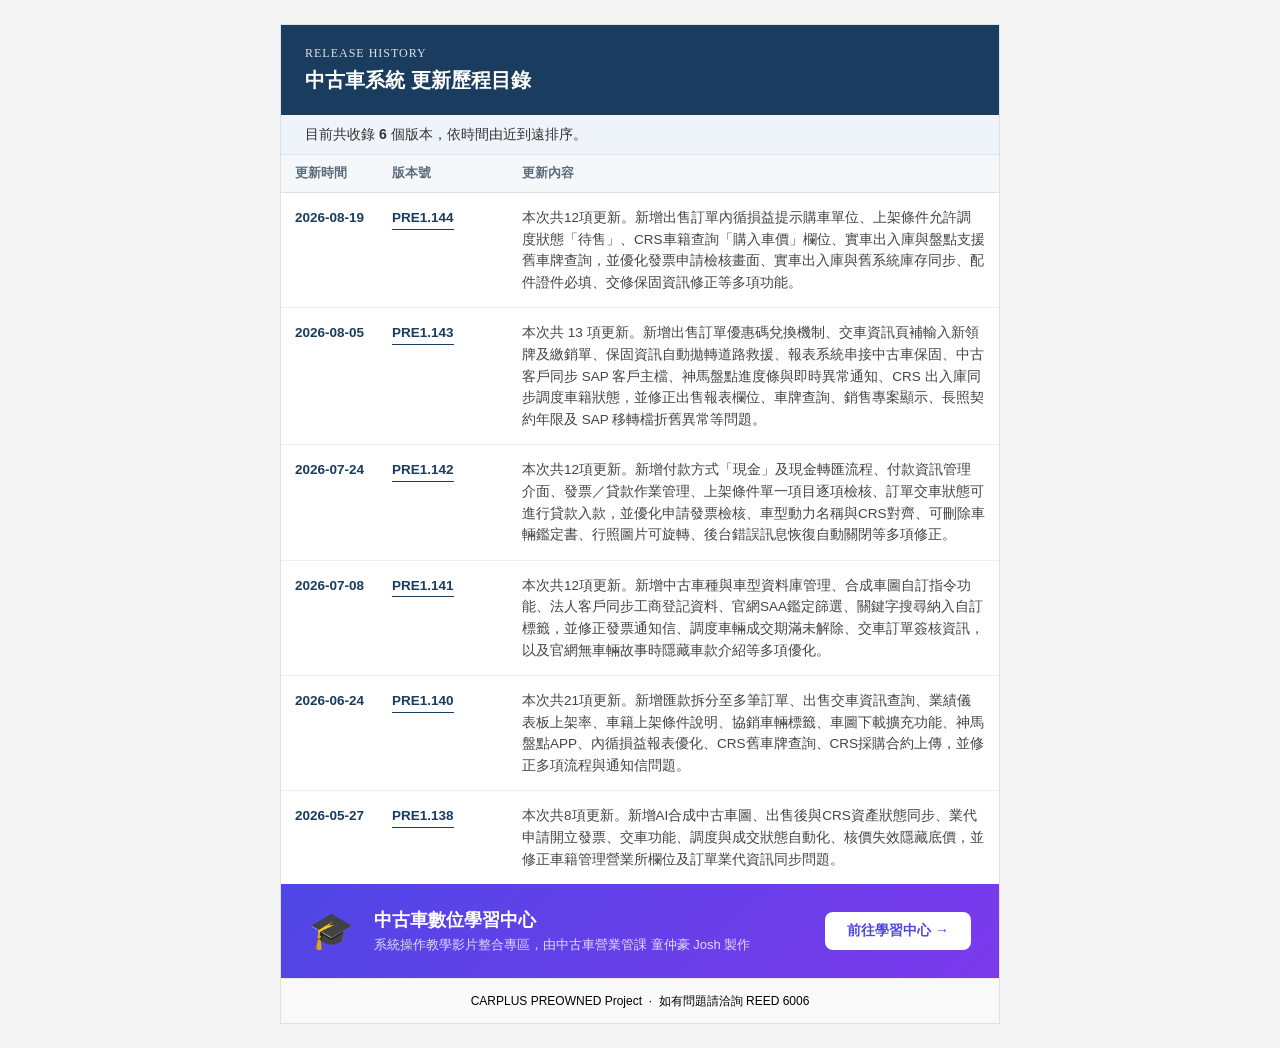
==== index.html @ 3ca738e6 "Add files via upload" ====
<!DOCTYPE html>
<html lang="zh-Hant-TW">
<head>
<meta charset="UTF-8">
<title>中古車系統 更新歷程目錄</title>
<link rel="stylesheet" href="style.css">
</head>
<body>
<div class="wrap">

  <div class="header">
    <div class="eyebrow">RELEASE HISTORY</div>
    <h1>中古車系統 更新歷程目錄</h1>
  </div>

  <div class="subbar">目前共收錄 <b>6</b> 個版本，依時間由近到遠排序。</div>

  <table class="history">
    <thead>
      <tr>
        <th class="col-date">更新時間</th>
        <th class="col-version">版本號</th>
        <th class="col-summary">更新內容</th>
      </tr>
    </thead>
    <tbody>
      <tr>
        <td class="col-date">2026-08-19</td>
        <td class="col-version"><a href="20260819_preowned.html">PRE1.144</a></td>
        <td class="col-summary">本次共12項更新。新增出售訂單內循損益提示購車單位、上架條件允許調度狀態「待售」、CRS車籍查詢「購入車價」欄位、實車出入庫與盤點支援舊車牌查詢，並優化發票申請檢核畫面、實車出入庫與舊系統庫存同步、配件證件必填、交修保固資訊修正等多項功能。</td>
      </tr>
      <tr>
        <td class="col-date">2026-08-05</td>
        <td class="col-version"><a href="20260805_preowned.html">PRE1.143</a></td>
        <td class="col-summary">本次共 13 項更新。新增出售訂單優惠碼兌換機制、交車資訊頁補輸入新領牌及繳銷單、保固資訊自動拋轉道路救援、報表系統串接中古車保固、中古客戶同步 SAP 客戶主檔、神馬盤點進度條與即時異常通知、CRS 出入庫同步調度車籍狀態，並修正出售報表欄位、車牌查詢、銷售專案顯示、長照契約年限及 SAP 移轉檔折舊異常等問題。</td>
      </tr>
      <tr>
        <td class="col-date">2026-07-24</td>
        <td class="col-version"><a href="20260724_preowned.html">PRE1.142</a></td>
        <td class="col-summary">本次共12項更新。新增付款方式「現金」及現金轉匯流程、付款資訊管理介面、發票／貸款作業管理、上架條件單一項目逐項檢核、訂單交車狀態可進行貸款入款，並優化申請發票檢核、車型動力名稱與CRS對齊、可刪除車輛鑑定書、行照圖片可旋轉、後台錯誤訊息恢復自動關閉等多項修正。</td>
      </tr>
      <tr>
        <td class="col-date">2026-07-08</td>
        <td class="col-version"><a href="20260708_preowned.html">PRE1.141</a></td>
        <td class="col-summary">本次共12項更新。新增中古車種與車型資料庫管理、合成車圖自訂指令功能、法人客戶同步工商登記資料、官網SAA鑑定篩選、關鍵字搜尋納入自訂標籤，並修正發票通知信、調度車輛成交期滿未解除、交車訂單簽核資訊，以及官網無車輛故事時隱藏車款介紹等多項優化。</td>
      </tr>
      <tr>
        <td class="col-date">2026-06-24</td>
        <td class="col-version"><a href="20260624_preowned.html">PRE1.140</a></td>
        <td class="col-summary">本次共21項更新。新增匯款拆分至多筆訂單、出售交車資訊查詢、業績儀表板上架率、車籍上架條件說明、協銷車輛標籤、車圖下載擴充功能、神馬盤點APP、內循損益報表優化、CRS舊車牌查詢、CRS採購合約上傳，並修正多項流程與通知信問題。</td>
      </tr>
      <tr>
        <td class="col-date">2026-05-27</td>
        <td class="col-version"><a href="20260527_preowned.html">PRE1.138</a></td>
        <td class="col-summary">本次共8項更新。新增AI合成中古車圖、出售後與CRS資產狀態同步、業代申請開立發票、交車功能、調度與成交狀態自動化、核價失效隱藏底價，並修正車籍管理營業所欄位及訂單業代資訊同步問題。</td>
      </tr>
    </tbody>
  </table>

  <!-- ===== 數位學習中心 Banner ===== -->
  <div class="elearning-banner">
    <div class="elearning-banner-icon">🎓</div>
    <div class="elearning-banner-body">
      <div class="elearning-banner-title">中古車數位學習中心</div>
      <div class="elearning-banner-desc">系統操作教學影片整合專區，由中古車營業管課 童仲豪 Josh 製作</div>
    </div>
    <a class="elearning-banner-btn" href="elearning.html" target="_blank">前往學習中心 →</a>
  </div>
  <!-- ===== end 數位學習中心 ===== -->

  <div class="footer">CARPLUS PREOWNED Project &nbsp;·&nbsp; 如有問題請洽詢 REED 6006</div>
</div>
</body>
</html>
---- style.css ----
/* =========================================================
   CARPLUS PREOWNED · 更新歷程系統 共用樣式
   供 index.html、每版更新明細頁（YYYYMMDD_preowned.html）
   及 elearning.html 共用
   ========================================================= */

:root{
  --navy:#1A3C5E;
  --navy-light:#4A7FA5;
  --purple:#7B1FA2;
  --indigo:#4f46e5;
  --indigo-dark:#4338ca;
  --indigo-deep:#7c3aed;
  --bg:whitesmoke;
  --panel-bg:#EEF4FA;
  --panel-border:#D8E8F4;
  --border:#E0E0E0;
  --border-light:#EEEEEE;
  --border-faint:#E8E8E8;
  --row-hover:#FAFCFE;
  --footer-bg:#F9F9F9;
  --footer-border:#E8E8E8;
  --text:#222;
  --text-muted:#444;
  --text-label:#5A6B7A;
  --font-zh:'微軟正黑體','Microsoft JhengHei',sans-serif;
  --font-en:'Times New Roman',serif;
}

*{box-sizing:border-box;}

body{
  font-family:var(--font-zh);
  background-color:var(--bg);
  margin:0;
  padding:24px 12px;
  color:var(--text);
}

.wrap{
  max-width:720px;
  margin:0 auto;
  background:white;
  border:1px solid var(--border);
}
.wrap-wide{
  width:60%;
  min-width:720px;
  margin:0 auto;
  background:white;
  border:1px solid var(--border);
}

/* ---- 頁首（兩種頁面共用） ---- */
.header{
  background:var(--navy);
  color:white;
  padding:21px 24px;
}
.header .eyebrow{
  font-family:var(--font-en);
  font-size:12px;
  letter-spacing:1px;
  opacity:.85;
}
.header h1{
  margin:6px 0 0 0;
  font-size:20px;
  font-weight:bold;
}
.header .version-line{
  font-family:var(--font-en);
  font-size:13px;
  margin-top:8px;
}

/* ---- 提示橫條（目錄頁/版本說明共用） ---- */
.subbar{
  background:var(--panel-bg);
  border-bottom:1px solid var(--panel-border);
  padding:10.5px 24px;
  font-size:14px;
  color:#333;
}

/* ---- 目錄頁：歷史表格 ---- */
table.history{
  width:100%;
  border-collapse:collapse;
  margin:0;
}
table.history th{
  text-align:left;
  font-size:12.5px;
  color:var(--text-label);
  background:#F5F8FB;
  padding:10px 14px;
  border-bottom:1px solid var(--border);
  font-weight:bold;
  white-space:nowrap;
}
table.history td{
  padding:14px 14px;
  border-bottom:1px solid var(--border-light);
  vertical-align:top;
  font-size:13.5px;
  line-height:1.6;
}
table.history tr:last-child td{
  border-bottom:none;
}
table.history tr:hover td{
  background:var(--row-hover);
}
.col-date{
  width:90px;
  color:var(--navy);
  font-weight:bold;
  white-space:nowrap;
}
.col-version{
  width:130px;
  white-space:nowrap;
}
.col-version a{
  display:inline-block;
  color:var(--navy);
  font-weight:bold;
  text-decoration:none;
  border-bottom:1px solid var(--navy);
}
.col-version a:hover{
  color:var(--navy-light);
  border-bottom-color:var(--navy-light);
}
.col-summary{
  color:var(--text-muted);
}

/* ---- 更新明細頁：內容區 ---- */
.content{
  padding:18px 24px;
}
.section-title{
  font-size:14px;
  font-weight:bold;
  padding-bottom:18px;
}
.section-title.with-divider{
  border-top:1px solid var(--border-light);
  padding-top:20px;
  margin-top:6px;
}

.update-card{
  border:1px solid var(--border-faint);
  border-left:3px solid var(--navy);
  padding:12px 13.5px;
  margin-bottom:10px;
  background:white;
}
.card-list .update-card:nth-of-type(even){
  background:#F7F7F7;
}
.update-card.alt{
  border-left-color:var(--navy-light);
}
.update-card h3{
  margin:0 0 8px 0;
  font-size:17px;
  font-weight:bold;
}
.update-card p{
  margin:0;
  font-size:14px;
  line-height:1.7;
  color:#5a5a5a;
}
.update-card .card-actions{
  margin-top:15px;
  text-align:right;
}
.card-link{
  display:inline-block;
  text-decoration:none;
  font-size:12.5px;
  color:white;
  background:var(--navy);
  padding:6px 13px;
  border-radius:4px;
  margin-left:8px;
}
.card-link.purple{
  background:var(--purple);
}

/* ---- 版本頁：E-learning Banner ---- */
.elearning-banner{
  display:flex;
  align-items:center;
  gap:20px;
  background:linear-gradient(135deg, var(--indigo) 0%, var(--indigo-deep) 100%);
  border-radius:0;
  padding:24px 28px;
  margin:0;
}
.elearning-banner-icon{
  font-size:36px;
  flex-shrink:0;
}
.elearning-banner-body{
  flex:1;
}
.elearning-banner-title{
  color:#fff;
  font-size:18px;
  font-weight:700;
  margin-bottom:4px;
}
.elearning-banner-desc{
  color:rgba(255,255,255,0.8);
  font-size:13px;
}
.elearning-banner-btn{
  display:inline-block;
  padding:10px 22px;
  background:#fff;
  color:var(--indigo) !important;
  border-radius:8px;
  font-size:14px;
  font-weight:700;
  text-decoration:none;
  white-space:nowrap;
  flex-shrink:0;
  transition:opacity 0.15s;
}
.elearning-banner-btn:hover{
  opacity:0.9;
}

/* ---- E-learning 頁：頁首 ---- */
.elearning-header{
  background:linear-gradient(135deg, var(--indigo) 0%, var(--indigo-deep) 100%);
  padding:28px 24px 24px;
}
.elearning-header .eyebrow{
  color:rgba(255,255,255,0.75);
  font-size:11px;
  font-weight:700;
  letter-spacing:2px;
  text-transform:uppercase;
  margin-bottom:10px;
  font-family:var(--font-en);
}
.elearning-header h1{
  color:#fff;
  font-size:20px;
  margin:6px 0 0;
  font-weight:bold;
}
.elearning-header .author{
  font-size:13px;
  color:rgba(255,255,255,0.8);
  margin-top:8px;
}

/* ---- E-learning 頁：影片表格 ---- */
.ep-table{
  width:100%;
  border-collapse:collapse;
  font-size:13.5px;
}
.ep-table thead tr{
  background:#F5F8FB;
}
.ep-table th{
  padding:10px 14px;
  text-align:left;
  font-weight:700;
  font-size:12px;
  letter-spacing:0.5px;
  color:var(--text-label);
  border-bottom:2px solid var(--border);
  white-space:nowrap;
}
.ep-table td{
  padding:14px 14px;
  vertical-align:top;
  border-bottom:1px solid var(--border-light);
  line-height:1.6;
  color:var(--text-muted);
}
.ep-table tr:last-child td{
  border-bottom:none;
}
.ep-table tr:hover td{
  background:var(--row-hover);
}
.ep-table .col-ep{
  width:64px;
  text-align:center;
  font-weight:700;
  color:var(--indigo);
  font-family:var(--font-en);
  font-size:12px;
  white-space:nowrap;
}
.ep-table .col-title{
  width:25%;
  font-weight:700;
  color:#111827;
}
.ep-table .col-desc{
  white-space:pre-line;
}
.ep-table .col-link{
  width:110px;
  text-align:center;
}
.ep-btn{
  display:inline-block;
  padding:7px 14px;
  background:var(--indigo);
  color:#fff !important;
  border-radius:6px;
  font-size:12.5px;
  font-weight:600;
  text-decoration:none;
  white-space:nowrap;
  transition:background 0.15s;
}
.ep-btn:hover{
  background:var(--indigo-dark);
}
.ep-note{
  font-size:12px;
  color:#9ca3af;
  margin-top:6px;
  display:block;
}

/* ---- E-learning 頁：APP 下載列 ---- */
.app-download-cell{
  display:flex;
  gap:12px;
  align-items:center;
  flex-wrap:wrap;
}
.app-store-badge{
  display:inline-flex;
  align-items:center;
  gap:8px;
  padding:8px 14px;
  border-radius:8px;
  text-decoration:none;
  font-size:12px;
  font-weight:600;
  white-space:nowrap;
  border:1px solid var(--border);
  background:#fff;
  color:var(--text);
  transition:box-shadow 0.15s;
}
.app-store-badge:hover{
  box-shadow:0 2px 8px rgba(0,0,0,0.12);
}
.app-store-badge svg{
  flex-shrink:0;
}
.app-store-badge .badge-label{
  display:flex;
  flex-direction:column;
  line-height:1.2;
}
.app-store-badge .badge-sub{
  font-size:10px;
  font-weight:400;
  color:var(--text-label);
}
.app-store-badge .badge-main{
  font-size:13px;
  font-weight:700;
}

/* ---- E-learning 頁首：右側 APP 下載（標題區塊內） ---- */
.elearning-header-inner{
  display:flex;
  align-items:flex-start;
  justify-content:space-between;
  gap:20px;
}
.elearning-header-text{
  flex:1;
}
.elearning-header-apps{
  display:flex;
  flex-direction:column;
  gap:8px;
  flex-shrink:0;
  align-self:center;
}
.app-download-label{
  font-size:11px;
  font-weight:700;
  color:rgba(255,255,255,0.75);
  letter-spacing:0.5px;
  text-transform:uppercase;
  margin-bottom:2px;
}
.app-store-badge{
  display:inline-flex;
  align-items:center;
  gap:8px;
  padding:8px 14px;
  border-radius:8px;
  text-decoration:none;
  font-size:12px;
  font-weight:600;
  white-space:nowrap;
  border:1px solid rgba(255,255,255,0.4);
  background:rgba(255,255,255,0.15);
  color:#fff !important;
  transition:background 0.15s;
  width:160px;
  box-sizing:border-box;
}
.app-store-badge:hover{
  background:rgba(255,255,255,0.25);
}
.app-store-badge svg{
  flex-shrink:0;
}
.app-store-badge .badge-label{
  display:flex;
  flex-direction:column;
  line-height:1.2;
}
.app-store-badge .badge-sub{
  font-size:10px;
  font-weight:400;
  color:rgba(255,255,255,0.75);
}
.app-store-badge .badge-main{
  font-size:13px;
  font-weight:700;
  color:#fff;
}

/* ---- index 頁內嵌 elearning 區塊 ---- */
.index-elearning{
  border-top:3px solid var(--indigo);
  margin-top:0;
}
.index-elearning .ep-table td,
.index-elearning .ep-table th{
  font-size:13px;
}

/* ---- 頁尾（所有頁面共用） ---- */
.footer{
  background:var(--footer-bg);
  border-top:1px solid var(--footer-border);
  padding:13.5px 24px;
  font-size:12px;
  color:black;
  text-align:center;
}
.footer .back-link{
  display:inline-block;
  margin-top:12px;
  text-decoration:none;
  font-size:13px;
  color:white;
  background:var(--navy);
  padding:7px 16px;
  border-radius:4px;
}
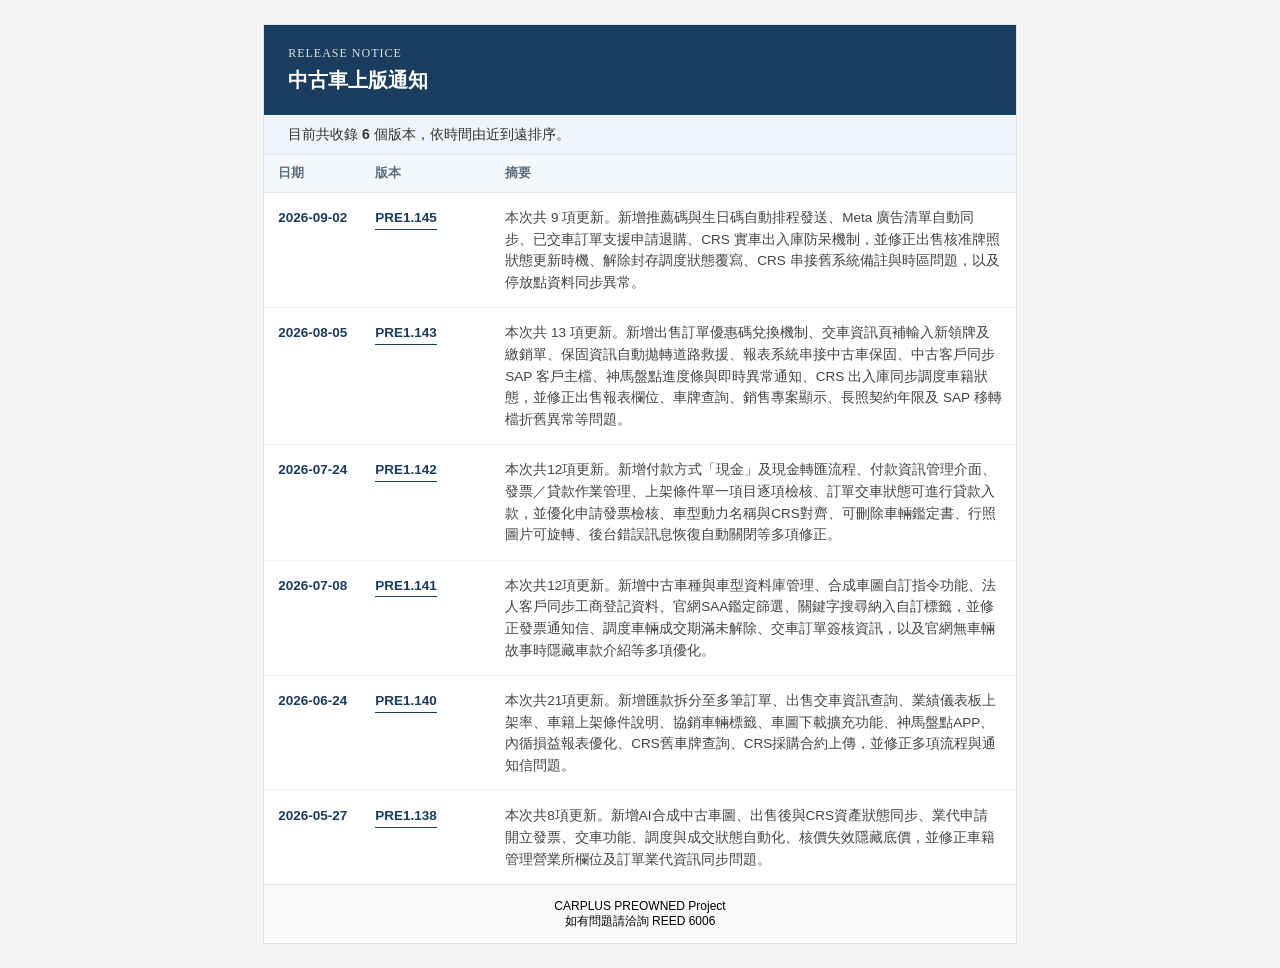
==== commit 89e1476d: "Add files via upload" ====
--- a/index.html
+++ b/index.html
@@ -2,15 +2,16 @@
 <html lang="zh-Hant-TW">
 <head>
 <meta charset="UTF-8">
-<title>中古車系統 更新歷程目錄</title>
+<title>中古車上版通知 — 更新歷程</title>
 <link rel="stylesheet" href="style.css">
 </head>
 <body>
-<div class="wrap">
+
+<div class="wrap-wide">
 
   <div class="header">
-    <div class="eyebrow">RELEASE HISTORY</div>
-    <h1>中古車系統 更新歷程目錄</h1>
+    <div class="eyebrow">RELEASE NOTICE</div>
+    <h1>中古車上版通知</h1>
   </div>
 
   <div class="subbar">目前共收錄 <b>6</b> 個版本，依時間由近到遠排序。</div>
@@ -18,16 +19,16 @@
   <table class="history">
     <thead>
       <tr>
-        <th class="col-date">更新時間</th>
-        <th class="col-version">版本號</th>
-        <th class="col-summary">更新內容</th>
+        <th class="col-date">日期</th>
+        <th class="col-version">版本</th>
+        <th class="col-summary">摘要</th>
       </tr>
     </thead>
     <tbody>
       <tr>
-        <td class="col-date">2026-08-19</td>
-        <td class="col-version"><a href="20260819_preowned.html">PRE1.144</a></td>
-        <td class="col-summary">本次共12項更新。新增出售訂單內循損益提示購車單位、上架條件允許調度狀態「待售」、CRS車籍查詢「購入車價」欄位、實車出入庫與盤點支援舊車牌查詢，並優化發票申請檢核畫面、實車出入庫與舊系統庫存同步、配件證件必填、交修保固資訊修正等多項功能。</td>
+        <td class="col-date">2026-09-02</td>
+        <td class="col-version"><a href="20260902_preowned.html">PRE1.145</a></td>
+        <td class="col-summary">本次共 9 項更新。新增推薦碼與生日碼自動排程發送、Meta 廣告清單自動同步、已交車訂單支援申請退購、CRS 實車出入庫防呆機制，並修正出售核准牌照狀態更新時機、解除封存調度狀態覆寫、CRS 串接舊系統備註與時區問題，以及停放點資料同步異常。</td>
       </tr>
       <tr>
         <td class="col-date">2026-08-05</td>
@@ -57,18 +58,12 @@
     </tbody>
   </table>
 
-  <!-- ===== 數位學習中心 Banner ===== -->
-  <div class="elearning-banner">
-    <div class="elearning-banner-icon">🎓</div>
-    <div class="elearning-banner-body">
-      <div class="elearning-banner-title">中古車數位學習中心</div>
-      <div class="elearning-banner-desc">系統操作教學影片整合專區，由中古車營業管課 童仲豪 Josh 製作</div>
-    </div>
-    <a class="elearning-banner-btn" href="elearning.html" target="_blank">前往學習中心 →</a>
+  <div class="footer">
+    CARPLUS PREOWNED Project<br>
+    如有問題請洽詢 REED 6006
   </div>
-  <!-- ===== end 數位學習中心 ===== -->
 
-  <div class="footer">CARPLUS PREOWNED Project &nbsp;·&nbsp; 如有問題請洽詢 REED 6006</div>
 </div>
+
 </body>
 </html>
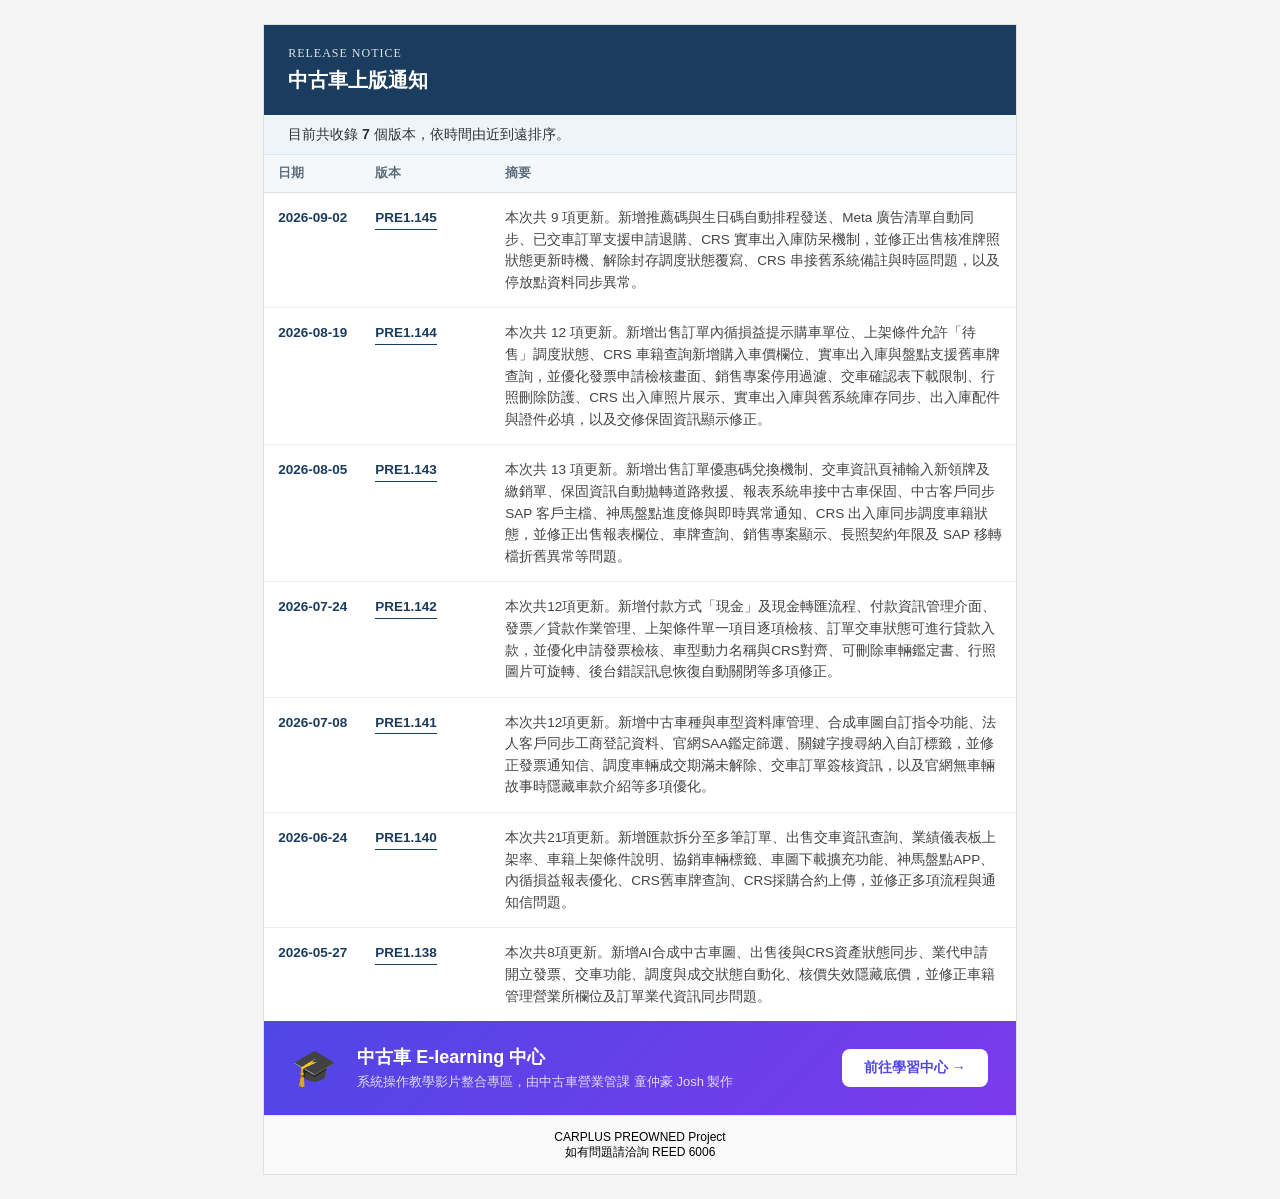
==== commit 0f6efae5: "Add files via upload" ====
--- a/index.html
+++ b/index.html
@@ -6,6 +6,7 @@
 <link rel="stylesheet" href="style.css">
 </head>
 <body>
+<script src="auth.js"></script>
 
 <div class="wrap-wide">
 
@@ -14,7 +15,7 @@
     <h1>中古車上版通知</h1>
   </div>
 
-  <div class="subbar">目前共收錄 <b>6</b> 個版本，依時間由近到遠排序。</div>
+  <div class="subbar">目前共收錄 <b>7</b> 個版本，依時間由近到遠排序。</div>
 
   <table class="history">
     <thead>
@@ -29,6 +30,11 @@
         <td class="col-date">2026-09-02</td>
         <td class="col-version"><a href="20260902_preowned.html">PRE1.145</a></td>
         <td class="col-summary">本次共 9 項更新。新增推薦碼與生日碼自動排程發送、Meta 廣告清單自動同步、已交車訂單支援申請退購、CRS 實車出入庫防呆機制，並修正出售核准牌照狀態更新時機、解除封存調度狀態覆寫、CRS 串接舊系統備註與時區問題，以及停放點資料同步異常。</td>
+      </tr>
+      <tr>
+        <td class="col-date">2026-08-19</td>
+        <td class="col-version"><a href="20260819_preowned.html">PRE1.144</a></td>
+        <td class="col-summary">本次共 12 項更新。新增出售訂單內循損益提示購車單位、上架條件允許「待售」調度狀態、CRS 車籍查詢新增購入車價欄位、實車出入庫與盤點支援舊車牌查詢，並優化發票申請檢核畫面、銷售專案停用過濾、交車確認表下載限制、行照刪除防護、CRS 出入庫照片展示、實車出入庫與舊系統庫存同步、出入庫配件與證件必填，以及交修保固資訊顯示修正。</td>
       </tr>
       <tr>
         <td class="col-date">2026-08-05</td>
@@ -58,6 +64,15 @@
     </tbody>
   </table>
 
+  <div class="elearning-banner">
+    <div class="elearning-banner-icon">🎓</div>
+    <div class="elearning-banner-body">
+      <div class="elearning-banner-title">中古車 E-learning 中心</div>
+      <div class="elearning-banner-desc">系統操作教學影片整合專區，由中古車營業管課 童仲豪 Josh 製作</div>
+    </div>
+    <a class="elearning-banner-btn" href="elearning.html" target="_blank">前往學習中心 →</a>
+  </div>
+
   <div class="footer">
     CARPLUS PREOWNED Project<br>
     如有問題請洽詢 REED 6006
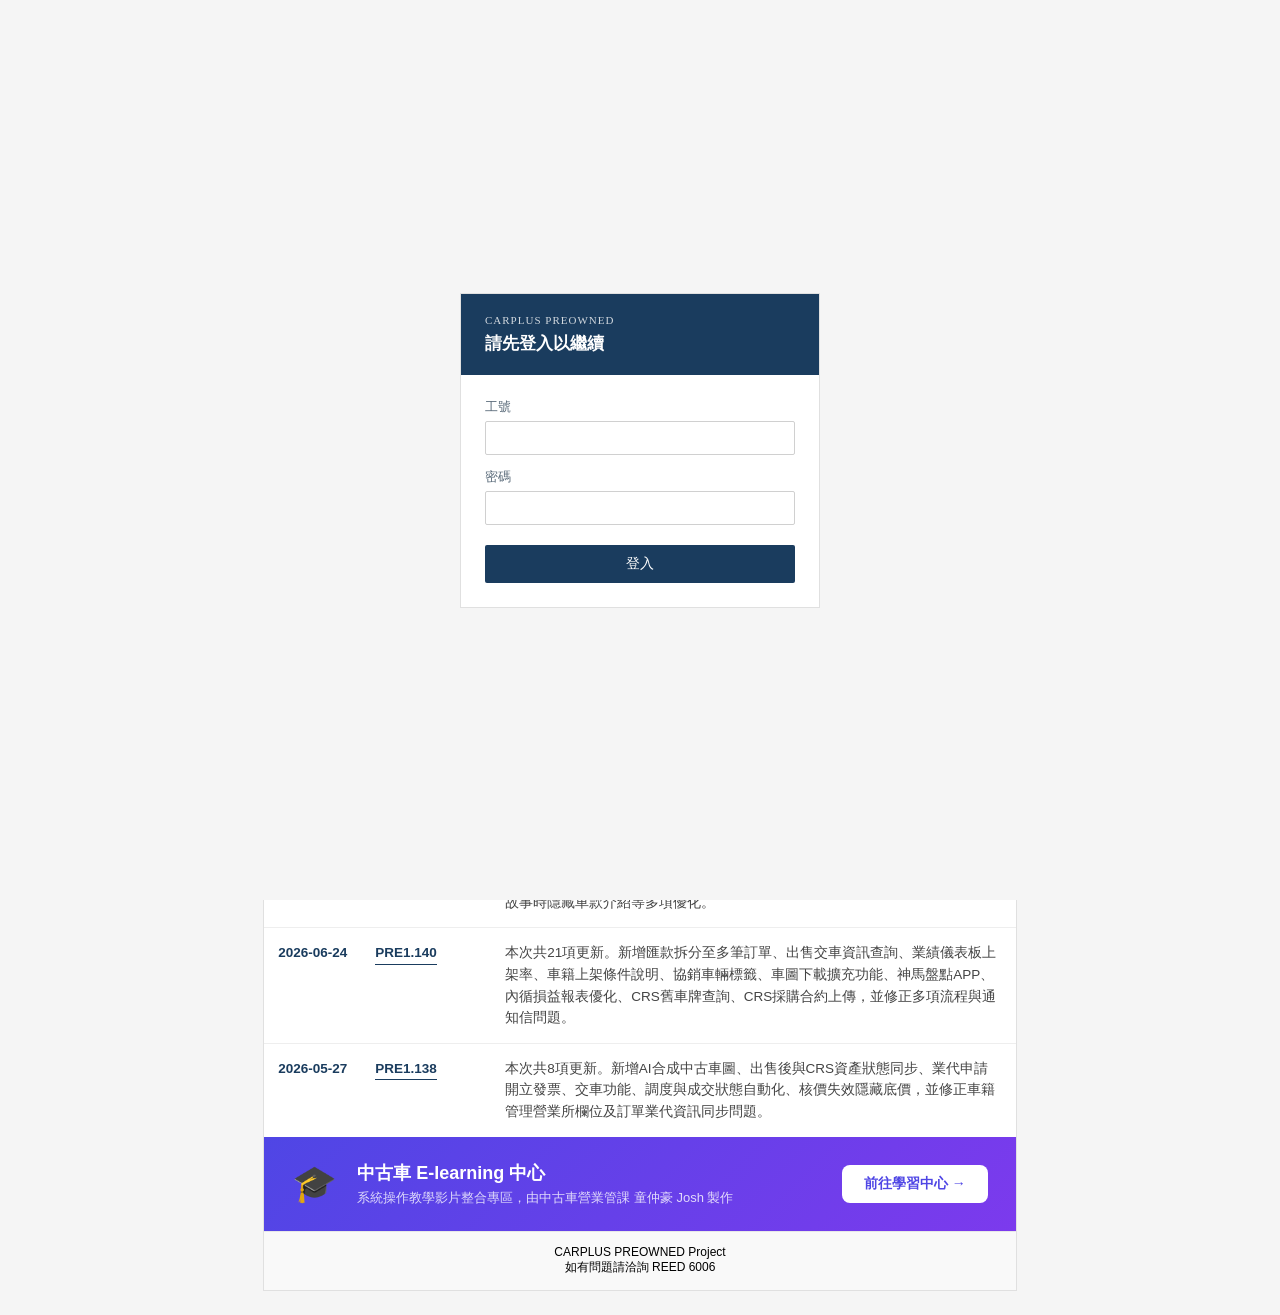
==== commit 35663b72: "Add files via upload" ====
--- a/index.html
+++ b/index.html
@@ -15,7 +15,7 @@
     <h1>中古車上版通知</h1>
   </div>
 
-  <div class="subbar">目前共收錄 <b>7</b> 個版本，依時間由近到遠排序。</div>
+  <div class="subbar">目前共收錄 <b>8</b> 個版本，依時間由近到遠排序。</div>
 
   <table class="history">
     <thead>
@@ -26,6 +26,11 @@
       </tr>
     </thead>
     <tbody>
+      <tr>
+        <td class="col-date">2026-09-16</td>
+        <td class="col-version"><a href="20260916_preowned.html">PRE1.146</a></td>
+        <td class="col-summary">本次共 17 項更新。新增中古車自動撥車入調度、Meta廣告車種同步優化、CRS訂閱出入庫自動回寫神馬並繼承車照、長照福祉車採購配件保險，並修正退購核准通知條件與牌照狀態判斷、通知信格式、實車出入庫查詢欄位擴充、出入庫防呆機制強化。</td>
+      </tr>
       <tr>
         <td class="col-date">2026-09-02</td>
         <td class="col-version"><a href="20260902_preowned.html">PRE1.145</a></td>
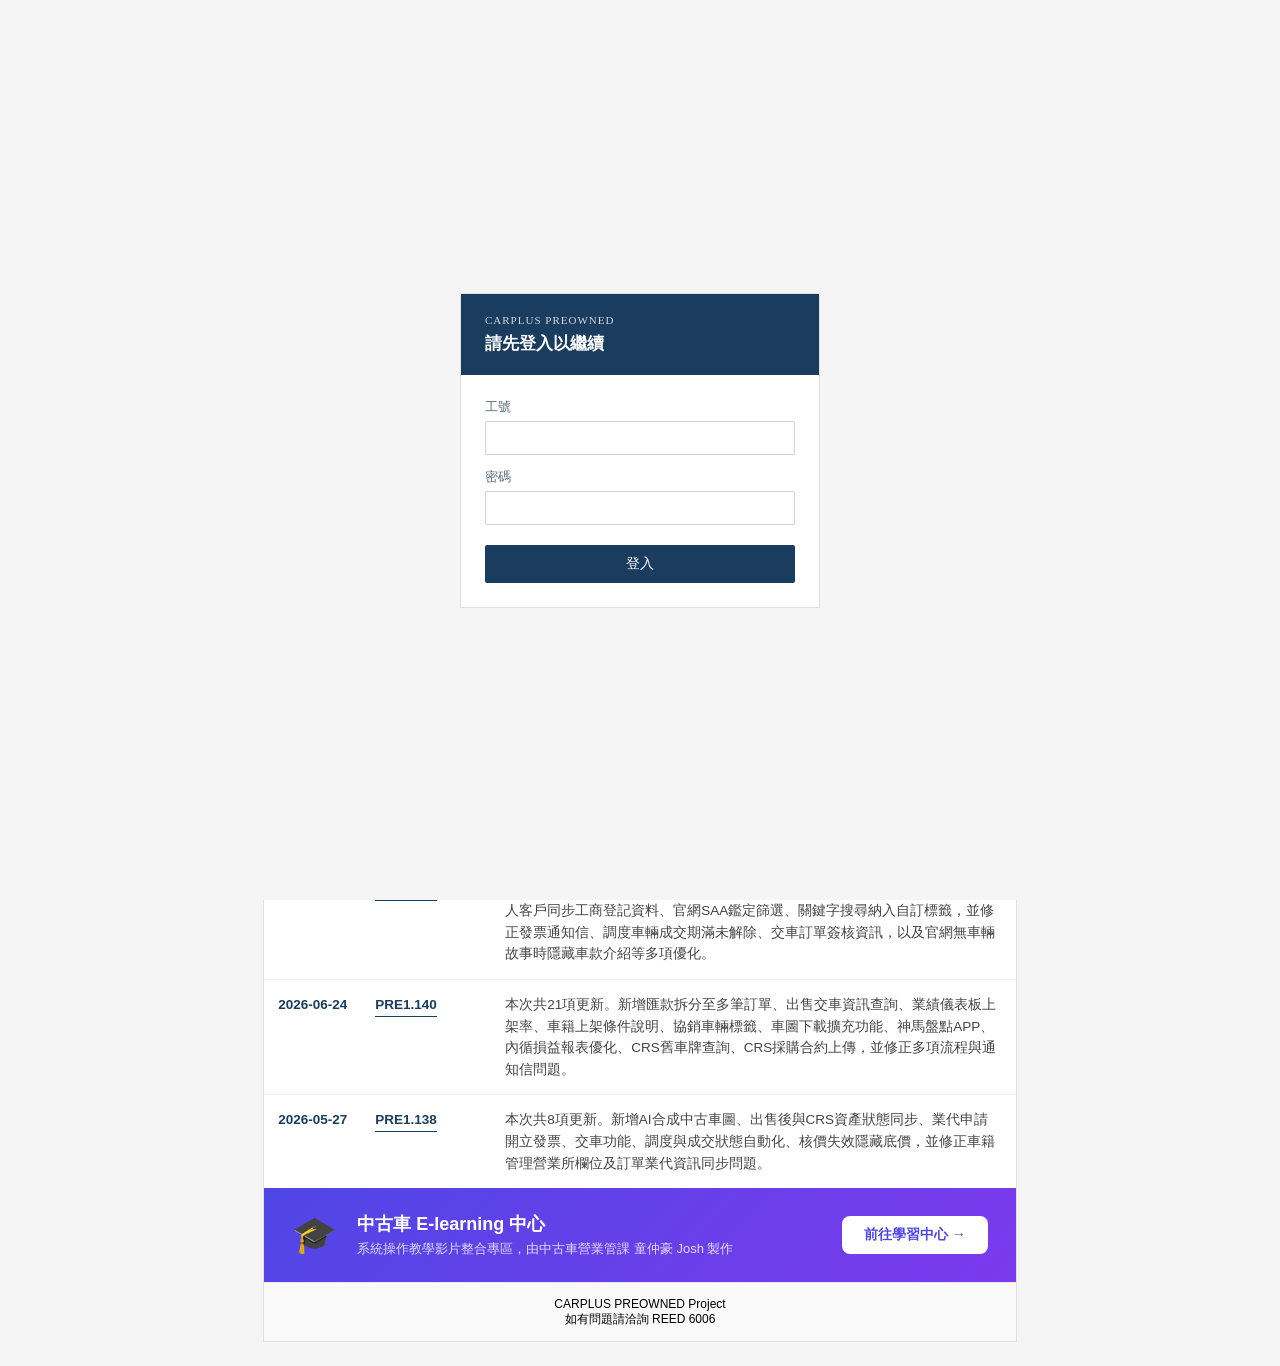
==== commit 55520fd8: "Add files via upload" ====
--- a/index.html
+++ b/index.html
@@ -26,6 +26,11 @@
       </tr>
     </thead>
     <tbody>
+       <tr>
+        <td class="col-date">2026-09-30</td>
+        <td class="col-version"><a href="20260930_preowned.html">PRE1.147</a></td>
+        <td class="col-summary">本次共 3 項更新。優化訂價、內循損益及出售報表功能</td>
+      </tr>
       <tr>
         <td class="col-date">2026-09-16</td>
         <td class="col-version"><a href="20260916_preowned.html">PRE1.146</a></td>
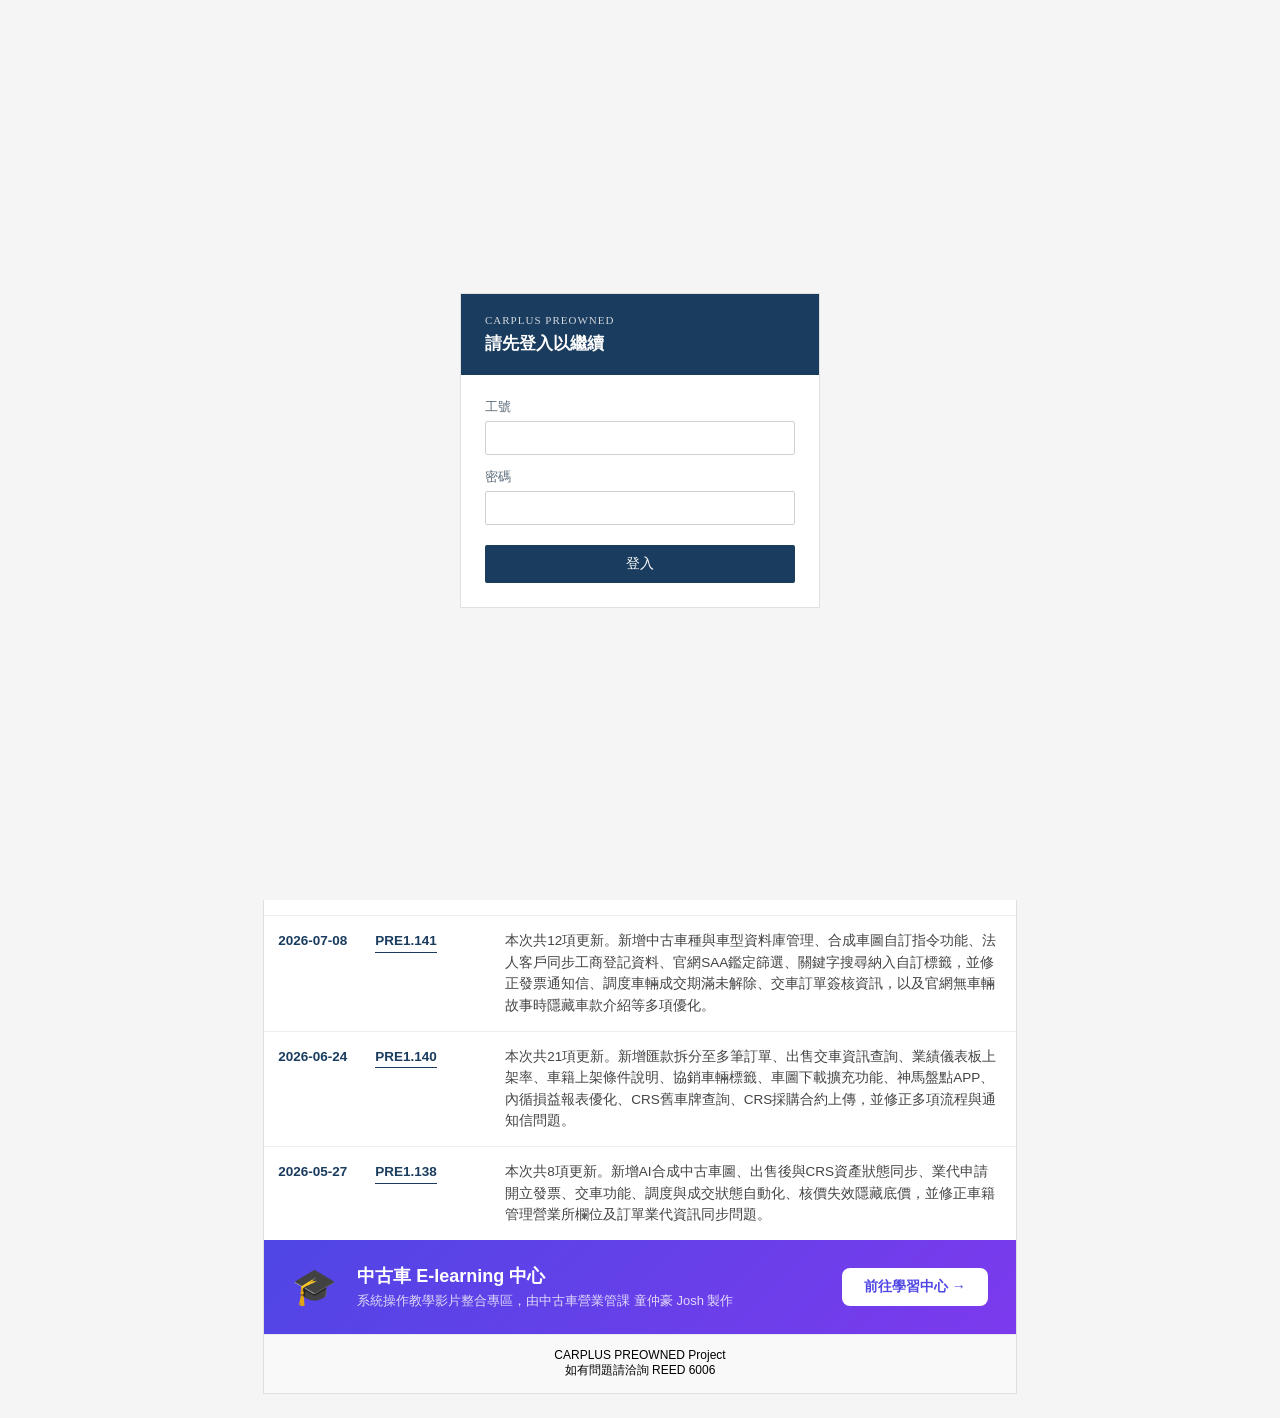
==== commit 3adeb2fe: "Add files via upload" ====
--- a/index.html
+++ b/index.html
@@ -15,7 +15,7 @@
     <h1>中古車上版通知</h1>
   </div>
 
-  <div class="subbar">目前共收錄 <b>8</b> 個版本，依時間由近到遠排序。</div>
+  <div class="subbar">目前共收錄 <b>9</b> 個版本，依時間由近到遠排序。</div>
 
   <table class="history">
     <thead>
@@ -26,6 +26,11 @@
       </tr>
     </thead>
     <tbody>
+      <tr>
+        <td class="col-date">2026-10-14</td>
+        <td class="col-version"><a href="20261014_preowned.html">PRE1.148</a></td>
+        <td class="col-summary">本次共 9 項更新。涵蓋交車配套機制、帳面殘值取得機制</td>
+      </tr>
        <tr>
         <td class="col-date">2026-09-30</td>
         <td class="col-version"><a href="20260930_preowned.html">PRE1.147</a></td>
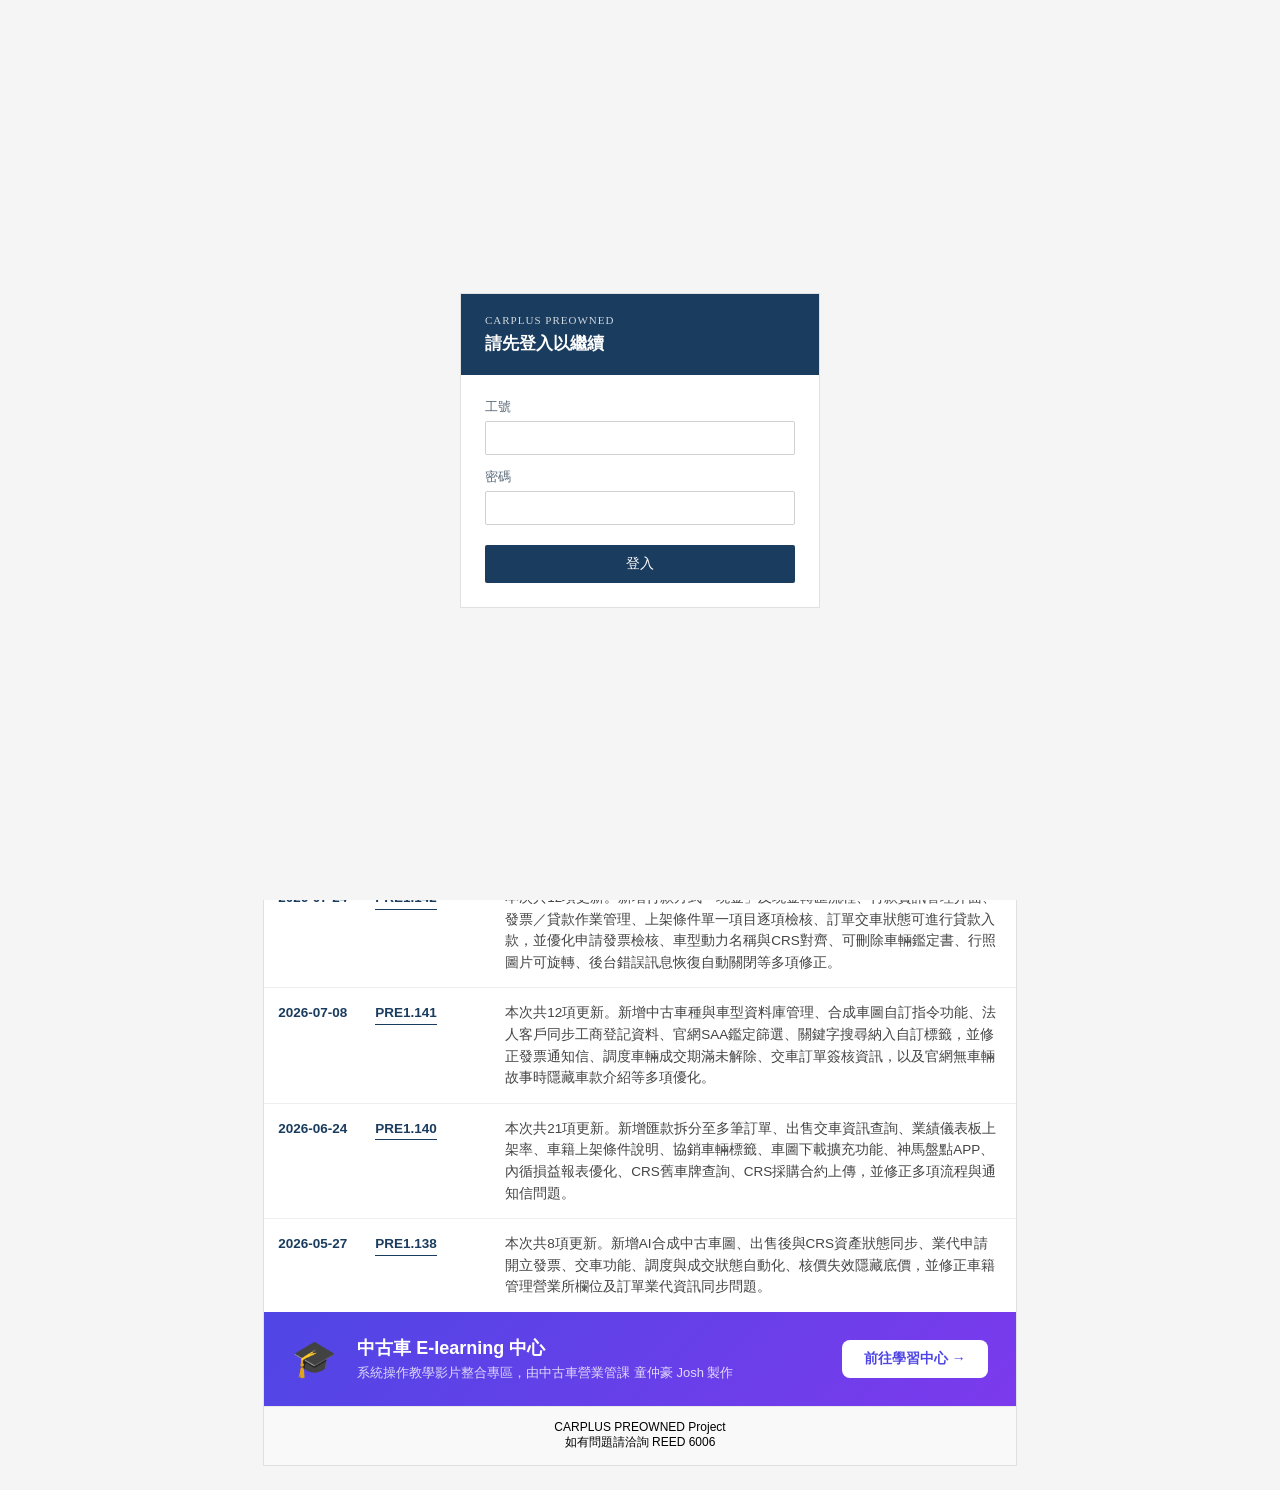
==== commit 6eae506b: "Add files via upload" ====
--- a/index.html
+++ b/index.html
@@ -15,7 +15,7 @@
     <h1>中古車上版通知</h1>
   </div>
 
-  <div class="subbar">目前共收錄 <b>9</b> 個版本，依時間由近到遠排序。</div>
+  <div class="subbar">目前共收錄 <b>11</b> 個版本，依時間由近到遠排序。</div>
 
   <table class="history">
     <thead>
@@ -26,6 +26,11 @@
       </tr>
     </thead>
     <tbody>
+      <tr>
+        <td class="col-date">2026-10-28</td>
+        <td class="col-version"><a href="20261028_preowned.html">PRE1.149</a></td>
+        <td class="col-summary">本次共 7 項更新。新增客戶見證管理，調整佣金上限、官網排序、出售文件甲方、繳銷單回件提醒，並支援風險管理係數匯出匯入與歷程。</td>
+      </tr>
       <tr>
         <td class="col-date">2026-10-14</td>
         <td class="col-version"><a href="20261014_preowned.html">PRE1.148</a></td>
